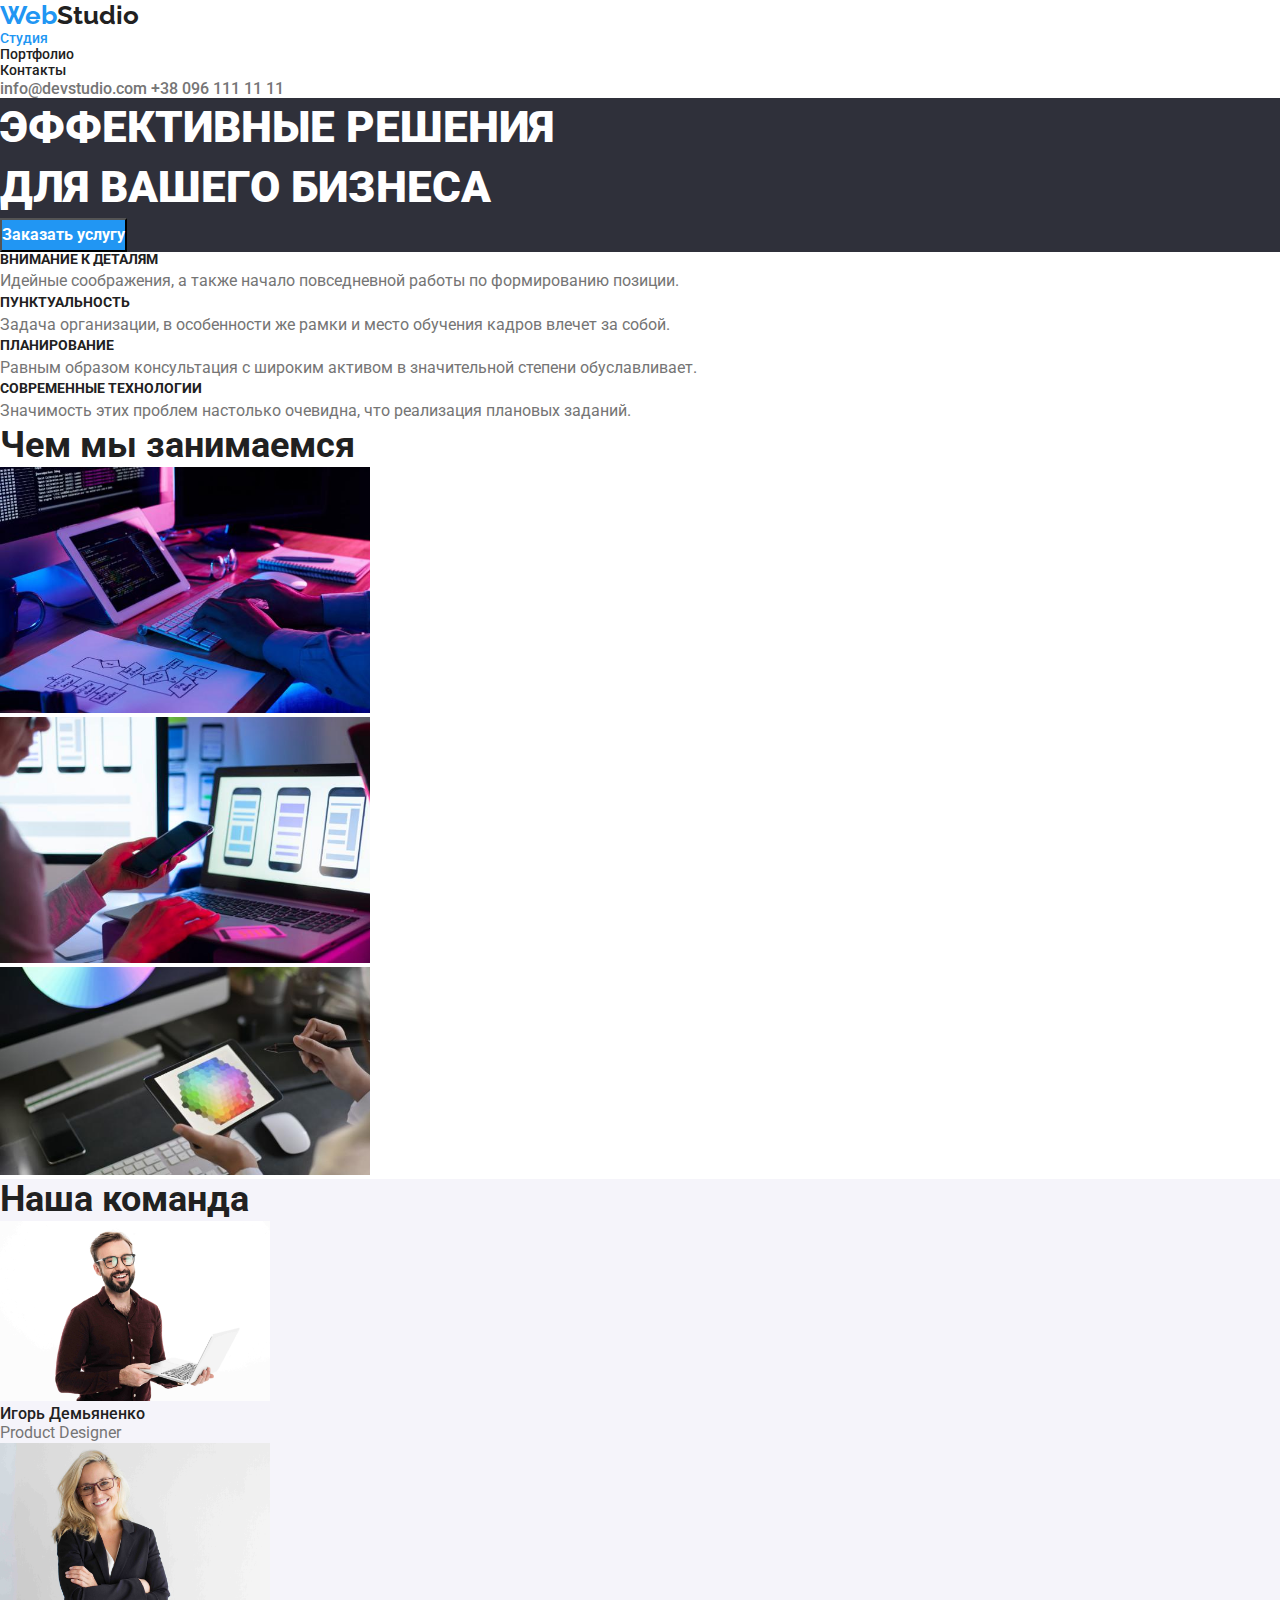
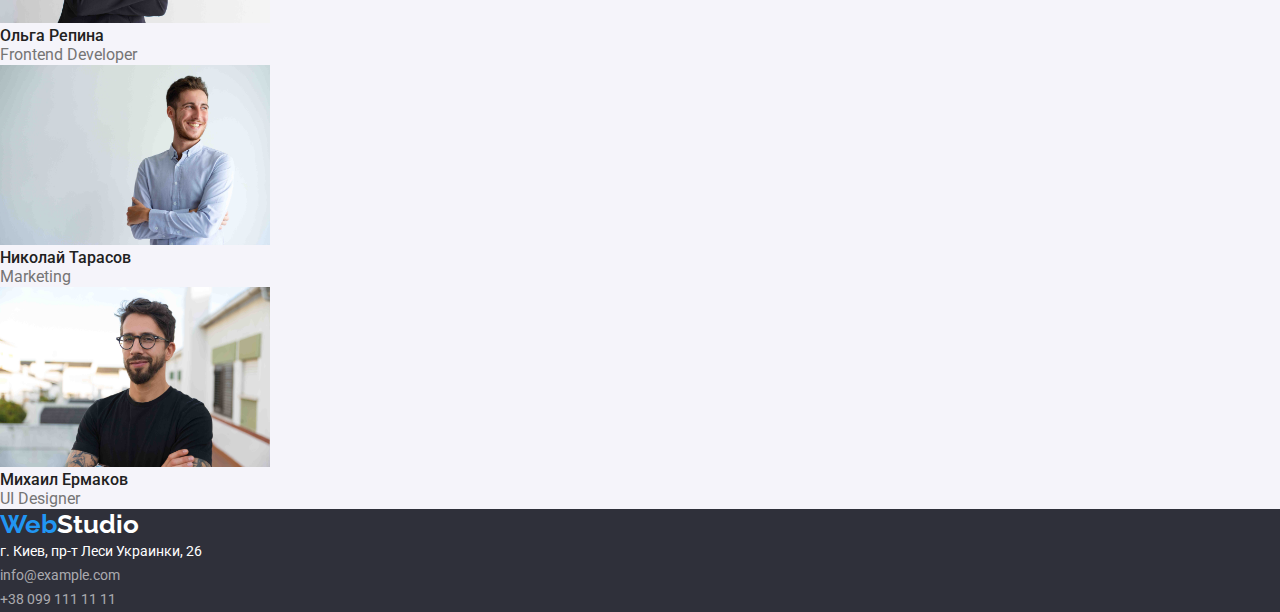
==== index.html @ 4dc4800d "hw3(start)" ====
<!DOCTYPE html>
<html lang="en">

<head>
    <meta charset="UTF-8">
    <meta http-equiv="X-UA-Compatible" content="IE=edge">
    <meta name="viewport" content="width=device-width, initial-scale=1.0">
    <title>Студия</title>
    <link rel="preconnect" href="https://fonts.googleapis.com">
    <link rel="preconnect" href="https://fonts.gstatic.com" crossorigin>
    <link href="https://fonts.googleapis.com/css2?family=Raleway:wght@700&family=Roboto:wght@400;500;700;900&display=swap"
        rel="stylesheet">
    <link rel="stylesheet" href="css/styles.css">
</head>

<body>
    <!-- Навбар -->
    <header class="header">
        <nav class="nav">
            <a href="index.html" class="logo">Web<span>Studio</span></a>
            <ul class="list">
                <li><a href="index.html" class="active list-title">Студия</a></li>
                <li><a href="portfolio.html" class="list-title">Портфолио</a></li>
                <li><a href="" class="list-title">Контакты</a></li>
            </ul>
        </nav>
        <a href="mailto:info@devstudio.com" class="info">info@devstudio.com</a>
        <a href="tel:+380991111111" class="info">+38 096 111 11 11</a>
    </header>
    <!-- Основной контент -->
    <main>
        <!-- Шапка -->
        <section class="hero">
            <h1 class="hero-title">Эффективные решения<br> для вашего бизнеса</h1>
            <button type="button" class="hero-button">Заказать услугу</button>
        </section>
        <!-- Особенности -->
        <section class="peculiarities">
            <ul class="list">
                <li>
                    <h3 class="peculiarities-title">Внимание к деталям</h3>
                    <p class="peculiarities-text">Идейные соображения, а также начало повседневной работы по формированию позиции.</p>
                </li>
                <li>
                    <h3 class="peculiarities-title">Пунктуальность</h3>
                    <p class="peculiarities-text">Задача организации, в особенности же рамки и место обучения кадров влечет за собой.</p>
                </li>
                <li>
                    <h3 class="peculiarities-title">Планирование</h3>
                    <p class="peculiarities-text">Равным образом консультация с широким активом в значительной степени обуславливает.</p>
                </li>
                <li>
                    <h3 class="peculiarities-title">Современные технологии</h3>
                    <p class="peculiarities-text">Значимость этих проблем настолько очевидна, что реализация плановых заданий.</p>
                </li>
            </ul>
        </section>
        <!-- Чем мы занимаемся -->
        <section class="doing">
            <h2 class="doing-title">Чем мы занимаемся</h2>
            <ul class="list">
                <li><img src="./images/keyboard.jpg" alt="keyboard" width="370"></li>
                <li><img src="./images/notebook.jpg" alt="notebook" width="370"></li>
                <li><img src="./images/tablet.jpg" alt="tablet" width="370"></li>
            </ul>
        </section>
        <!-- Наша команда -->
        <section class="our-team">
            <h2 class="our-team-title">Наша команда</h2>
            <ul class="list">
                <li>
                    <img src="./images/personal1.jpg" alt="product_designer" width="270">
                    <h3 class="list-title">Игорь Демьяненко</h3>
                    <p class="list-text">Product Designer</p>
                </li>
                <li>
                    <img src="./images/personal2.jpg" alt="frontend_developer" width="270">
                    <h3 class="list-title">Ольга Репина</h3>
                    <p class="list-text">Frontend Developer</p>
                </li>
                <li>
                    <img src="./images/personal3.jpg" alt="marketing" width="270">
                    <h3 class="list-title">Николай Тарасов</h3>
                    <p class="list-text">Marketing</p>
                </li>
                <li>
                    <img src="./images/personal4.jpg" alt="ui_designer" width="270">
                    <h3 class="list-title">Михаил Ермаков</h3>
                    <p class="list-text">UI Designer</p>
                </li>
            </ul>
        </section>
    </main>
    <!-- Подвал -->
    <footer class="footer">
        <a href="index.html" class="logo">Web<span>Studio</span></a>
        <address>
            <ul class="list">
                <li>
                    <p class="list-text">г. Киев, пр-т Леси Украинки, 26</p>
                </li>
                <li>
                    <a href="mailto:info@example.com" class="info">info@example.com</a>
                </li>
                <li>
                    <a href="tel:+380991111111" class="info">+38 099 111 11 11</a>
                </li>
            </ul>
        </address>
    </footer>
</body>

</html>
---- css/styles.css ----
* {
    margin: 0;
    padding: 0;
}

body {
    font-family: Roboto, sans-serif;
    color: var(--primary-text-color);
    font-weight: 400;
}

a {
    text-decoration: none;
}

button {
    cursor: pointer;
    font-family: inherit;
}

.list {
    list-style: none;
}

:root {
    /* цве основного текста */
    --primary-text-color: #757575;

    /* цвет заголовков */
    --title-text-color: #212121;

    /* цвет фона подвала */
    --foot-color: #2F303A;

    /*Цвет фона основного контента  */
    --bg-main-color: #E5E5E5;

    /* Цвет фона навбара */
    --bg-nav-color:#FFFFFF;

    /*  цвет акцент #296F3
    */
    --accent-color:#2196F3;

    /* цвет почты и телефона rgba(255, 255, 255, 0.6) */
    --contact-color:rgba(255, 255, 255, 0.6);

    /* цвет команды и фильтр кнопок #F5F4FA */
    --filter-color:#F5F4FA;
}

/* Навбар */
/* logo */
.logo {
    font-family: 'Raleway';
    font-weight: bold;
    font-size: 26px;
    line-height: 1.192;
}

.header .logo {
    color: var(--accent-color);
}

.header .logo span {
    color: var(--title-text-color);
}

.nav {
    background-color: var(--bg-nav-color);
}

.list-title {
    color: var(--title-text-color);
}

.list a:hover, .list a:focus, .list .active {
    color: var(--accent-color);
}

.header > .info {
    color: var(--primary-text-color);
    font-weight: 500;
    line-height: 0.875;
}

.header .list {
    font-weight: 500;
    font-size: 14px;
    line-height: 1.14;
}

.header > a:hover, .header > a:focus {
    color: var(--accent-color);
}

/* main */
/* hero */
.hero {
    background-color: var(--foot-color);
    color: var(--bg-nav-color);
}

.hero .hero-button {
    background-color: var(--accent-color);
    color: var(--bg-nav-color);
    font-weight: bold;
    font-size: 16px;
    line-height: 1.875;
}

.hero-title {
    font-weight: 900;
    text-transform: uppercase;
    font-size: 44px;
    line-height: 1.36;
}

/* Особенности */
.peculiarities-title {
    color: var(--title-text-color);
    text-transform: uppercase;
    font-weight: bold;
    font-size: 14px;
    line-height: 1.14;
}

.peculiarities-text {
    line-height: 1.71;
}

/* Чем мы занимаемся */
.doing-title {
    color: var(--title-text-color);
    font-weight: bold;
    font-size: 36px;
    line-height: 1.16;
}

/* Наша команда */
.our-team {
    background-color: var(--filter-color);
}

.our-team-title {
    font-weight: bold;
    color: var(--title-text-color);
    font-size: 36px;
    line-height: 1.16;
}

.our-team .list-title {
    font-weight: 500;
    color: var(--title-text-color);
    font-size: 16px;
    line-height: 1.18;
}

.our-team .list-text {
    font-size: 16px;
    line-height: 1.18;
}

/* Подвал */
.footer {
    background-color: var(--foot-color);
}

.footer .logo {
    color: var(--accent-color);
}

.footer .logo span {
    color: var(--bg-nav-color);
}

.footer .list {
    font-style: normal;
}

.footer .list-text {
    color: var(--bg-nav-color);
    font-size: 14px;
    line-height: 1.71;
}

.footer .info {
    color: var(--contact-color);
    font-size: 14px;
    line-height: 1.71;
}

.footer .list a:hover, .footer .list a:focus {
    color: var(--accent-color);
}

/* Портфолио */

.filters .button {
    background-color: var(--filter-color);
    font-weight: bold;
    font-size: 16px;
    line-height: 1.625;
}

.filters button:hover, .filters button:focus {
    color: var(--bg-nav-color);
    background-color: var(--accent-color);
}

/* ПроектЫ */
.projects .section-title {
    color: var(--title-text-color);
    font-weight: 700;
    font-size: 18px;
    line-height: 2;
}

.project-text {
    font-weight: 400;
    font-size: 16px;
    line-height: 1.87;
}
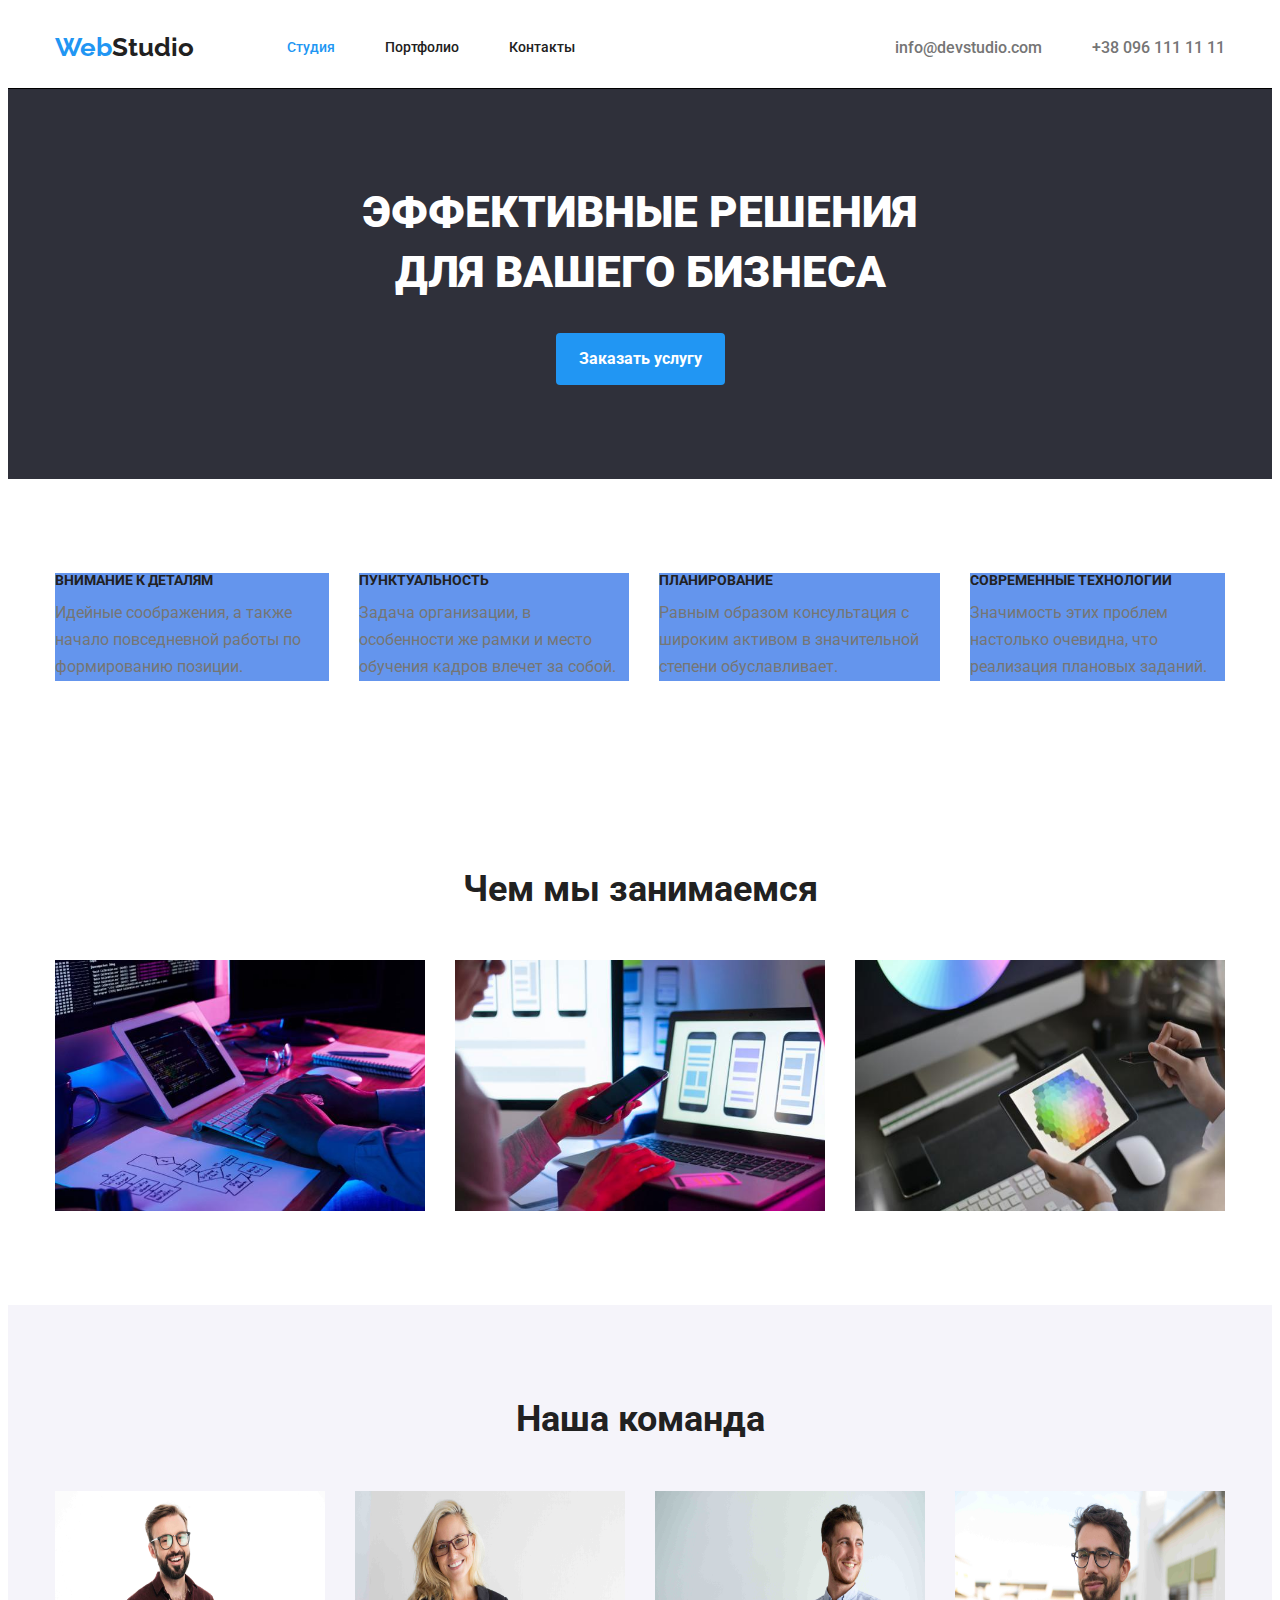
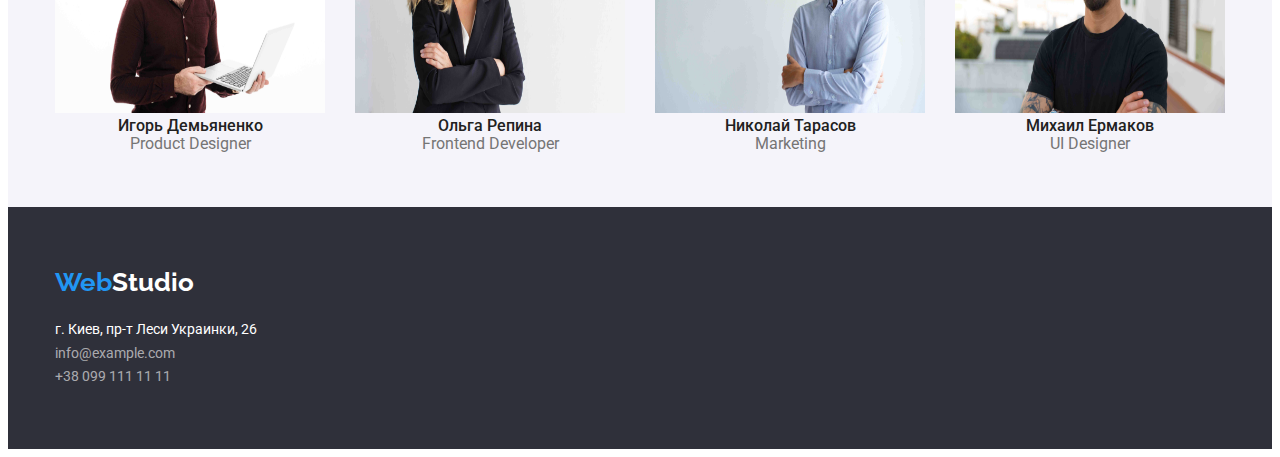
==== commit aea5a721: "com1" ====
--- a/index.html
+++ b/index.html
@@ -10,103 +10,119 @@
     <link rel="preconnect" href="https://fonts.gstatic.com" crossorigin>
     <link href="https://fonts.googleapis.com/css2?family=Raleway:wght@700&family=Roboto:wght@400;500;700;900&display=swap"
         rel="stylesheet">
+    <link rel="stylesheet" href="https://minhaskamal.github.io/DownGit/#/home?url=https://github.com/sindresorhus/modern-normalize/blob/main/modern-normalize.css">
     <link rel="stylesheet" href="css/styles.css">
 </head>
 
 <body>
     <!-- Навбар -->
     <header class="header">
-        <nav class="nav">
-            <a href="index.html" class="logo">Web<span>Studio</span></a>
-            <ul class="list">
-                <li><a href="index.html" class="active list-title">Студия</a></li>
-                <li><a href="portfolio.html" class="list-title">Портфолио</a></li>
-                <li><a href="" class="list-title">Контакты</a></li>
-            </ul>
-        </nav>
-        <a href="mailto:info@devstudio.com" class="info">info@devstudio.com</a>
-        <a href="tel:+380991111111" class="info">+38 096 111 11 11</a>
+        <div class="container">
+            <nav class="nav">
+                <a href="index.html" class="logo">Web<span>Studio</span></a>
+                <ul class="nav-list list">
+                    <li class="item"><a href="index.html" class="active list-title">Студия</a></li>
+                    <li class="item"><a href="portfolio.html" class="list-title">Портфолио</a></li>
+                    <li class="item"><a href="" class="list-title">Контакты</a></li>
+                </ul>
+            </nav>
+            <div class="header-contact">
+                <a href="mailto:info@devstudio.com" class="info item">info@devstudio.com</a>
+                <a href="tel:+380991111111" class="info item">+38 096 111 11 11</a>
+            </div>
+        </div> 
     </header>
     <!-- Основной контент -->
     <main>
         <!-- Шапка -->
-        <section class="hero">
-            <h1 class="hero-title">Эффективные решения<br> для вашего бизнеса</h1>
-            <button type="button" class="hero-button">Заказать услугу</button>
+        <section class="hero section">
+            <div class="container">
+                <h1 class="hero-title">Эффективные решения<br> для вашего бизнеса</h1>
+                <button type="button" class="hero-button">Заказать услугу</button>
+            </div>
         </section>
         <!-- Особенности -->
-        <section class="peculiarities">
-            <ul class="list">
-                <li>
-                    <h3 class="peculiarities-title">Внимание к деталям</h3>
-                    <p class="peculiarities-text">Идейные соображения, а также начало повседневной работы по формированию позиции.</p>
-                </li>
-                <li>
-                    <h3 class="peculiarities-title">Пунктуальность</h3>
-                    <p class="peculiarities-text">Задача организации, в особенности же рамки и место обучения кадров влечет за собой.</p>
-                </li>
-                <li>
-                    <h3 class="peculiarities-title">Планирование</h3>
-                    <p class="peculiarities-text">Равным образом консультация с широким активом в значительной степени обуславливает.</p>
-                </li>
-                <li>
-                    <h3 class="peculiarities-title">Современные технологии</h3>
-                    <p class="peculiarities-text">Значимость этих проблем настолько очевидна, что реализация плановых заданий.</p>
-                </li>
-            </ul>
+        <section class="quality section">
+            <div class="container">
+                <ul class="list quality-list">
+                    <li class="flex-element">
+                        <h3 class="quality-title">Внимание к деталям</h3>
+                        <p class="quality-text">Идейные соображения, а также начало повседневной работы по формированию позиции.</p>
+                    </li>
+                    <li class="flex-element">
+                        <h3 class="quality-title">Пунктуальность</h3>
+                        <p class="quality-text">Задача организации, в особенности же рамки и место обучения кадров влечет за собой.</p>
+                    </li>
+                    <li class="flex-element">
+                        <h3 class="quality-title">Планирование</h3>
+                        <p class="quality-text">Равным образом консультация с широким активом в значительной степени обуславливает.</p>
+                    </li>
+                    <li class="flex-element">
+                        <h3 class="quality-title">Современные технологии</h3>
+                        <p class="quality-text">Значимость этих проблем настолько очевидна, что реализация плановых заданий.</p>
+                    </li>
+                </ul>
+            </div>
         </section>
         <!-- Чем мы занимаемся -->
-        <section class="doing">
-            <h2 class="doing-title">Чем мы занимаемся</h2>
-            <ul class="list">
-                <li><img src="./images/keyboard.jpg" alt="keyboard" width="370"></li>
-                <li><img src="./images/notebook.jpg" alt="notebook" width="370"></li>
-                <li><img src="./images/tablet.jpg" alt="tablet" width="370"></li>
-            </ul>
+        <section class="doing section">
+            <div  class="container">
+                <h2 class="doing-title">Чем мы занимаемся</h2>
+                <ul class="doing-list list">
+                    <li class="flex-element"><img src="./images/keyboard.jpg" alt="keyboard" width="370"></li>
+                    <li class="flex-element"><img src="./images/notebook.jpg" alt="notebook" width="370"></li>
+                    <li class="flex-element"><img src="./images/tablet.jpg" alt="tablet" width="370"></li>
+                </ul>
+            </div>
         </section>
         <!-- Наша команда -->
-        <section class="our-team">
-            <h2 class="our-team-title">Наша команда</h2>
-            <ul class="list">
-                <li>
-                    <img src="./images/personal1.jpg" alt="product_designer" width="270">
-                    <h3 class="list-title">Игорь Демьяненко</h3>
-                    <p class="list-text">Product Designer</p>
-                </li>
-                <li>
-                    <img src="./images/personal2.jpg" alt="frontend_developer" width="270">
-                    <h3 class="list-title">Ольга Репина</h3>
-                    <p class="list-text">Frontend Developer</p>
-                </li>
-                <li>
-                    <img src="./images/personal3.jpg" alt="marketing" width="270">
-                    <h3 class="list-title">Николай Тарасов</h3>
-                    <p class="list-text">Marketing</p>
-                </li>
-                <li>
-                    <img src="./images/personal4.jpg" alt="ui_designer" width="270">
-                    <h3 class="list-title">Михаил Ермаков</h3>
-                    <p class="list-text">UI Designer</p>
-                </li>
-            </ul>
+        <section class="our-team section">
+            <div class="container">
+                <h2 class="our-team-title">Наша команда</h2>
+                <ul class="list">
+                    <li  class="flex-element">
+                        <img src="./images/personal1.jpg" alt="product_designer" width="270">
+                        <h3 class="list-title">Игорь Демьяненко</h3>
+                        <p class="list-text">Product Designer</p>
+                    </li>
+                    <li  class="flex-element">
+                        <img src="./images/personal2.jpg" alt="frontend_developer" width="270">
+                        <h3 class="list-title">Ольга Репина</h3>
+                        <p class="list-text">Frontend Developer</p>
+                    </li>
+                    <li  class="flex-element">
+                        <img src="./images/personal3.jpg" alt="marketing" width="270">
+                        <h3 class="list-title">Николай Тарасов</h3>
+                        <p class="list-text">Marketing</p>
+                    </li>
+                    <li  class="flex-element">
+                        <img src="./images/personal4.jpg" alt="ui_designer" width="270">
+                        <h3 class="list-title">Михаил Ермаков</h3>
+                        <p class="list-text">UI Designer</p>
+                    </li>
+                </ul>
+            </div>
         </section>
     </main>
     <!-- Подвал -->
     <footer class="footer">
-        <a href="index.html" class="logo">Web<span>Studio</span></a>
-        <address>
-            <ul class="list">
-                <li>
-                    <p class="list-text">г. Киев, пр-т Леси Украинки, 26</p>
-                </li>
-                <li>
-                    <a href="mailto:info@example.com" class="info">info@example.com</a>
-                </li>
-                <li>
-                    <a href="tel:+380991111111" class="info">+38 099 111 11 11</a>
-                </li>
-            </ul>
-        </address>
+        <div class="container">
+            <a href="index.html" class="logo">Web<span>Studio</span></a>
+            <address>
+                <ul class="list">
+                    <li>
+                        <p class="list-text">г. Киев, пр-т Леси Украинки, 26</p>
+                    </li>
+                    <li>
+                        <a href="mailto:info@example.com" class="info">info@example.com</a>
+                    </li>
+                    <li>
+                        <a href="tel:+380991111111" class="info">+38 099 111 11 11</a>
+                    </li>
+                </ul>
+            </address> 
+        </div>
+        
     </footer>
 </body>
 
--- a/css/styles.css
+++ b/css/styles.css
@@ -1,4 +1,12 @@
-* {
+html {
+    box-sizing: border-box;
+}
+
+*, *::before, *::after {
+    box-sizing: inherit;
+}
+
+h1, h2, h3, p, ul {
     margin: 0;
     padding: 0;
 }
@@ -18,6 +26,10 @@
     font-family: inherit;
 }
 
+img {
+    height: 100%;
+}
+
 .list {
     list-style: none;
 }
@@ -47,11 +59,33 @@
 
     /* цвет команды и фильтр кнопок #F5F4FA */
     --filter-color:#F5F4FA;
-}
-
-/* Навбар */
-/* logo */
+    /* цвет бордера */
+    --border-color: #EEEEEE;
+}
+
+.container {
+    width: 1200px;
+    margin: 0 auto;
+    padding: 0 15px;
+}
+
+.section {
+    padding-bottom: 94px;
+    padding-top: 94px;
+}
+
+/* nav */
+.header {
+    border-bottom: 1px solid #000000;
+}
+
+.header .container {
+    display: flex;
+    align-items: center;
+}
+
 .logo {
+    margin-right: 93px;
     font-family: 'Raleway';
     font-weight: bold;
     font-size: 26px;
@@ -67,10 +101,22 @@
 }
 
 .nav {
+    display: flex;
+    align-items: center;
     background-color: var(--bg-nav-color);
 }
 
-.list-title {
+.nav-list {
+    display: flex;
+}
+
+.nav-list .item:not(:last-child) {
+    margin-right: 50px;
+}
+
+.nav-list .list-title {
+    display: block;
+    padding: 32px 0;
     color: var(--title-text-color);
 }
 
@@ -78,7 +124,8 @@
     color: var(--accent-color);
 }
 
-.header > .info {
+.header .info {
+    padding: 32px 0;
     color: var(--primary-text-color);
     font-weight: 500;
     line-height: 0.875;
@@ -90,23 +137,42 @@
     line-height: 1.14;
 }
 
-.header > a:hover, .header > a:focus {
-    color: var(--accent-color);
-}
-
-/* main */
-/* hero */
+.header a:hover, .header a:focus {
+    color: var(--accent-color);
+}
+
+/* header contact */
+.header-contact {
+    display: flex;
+    margin-left: auto;
+}
+
+.header-contact .item:not(:last-child) {
+    margin-right: 50px;
+}
+
+/* HERO */
 .hero {
     background-color: var(--foot-color);
     color: var(--bg-nav-color);
 }
 
+.hero .container {
+    text-align: center;
+}
+
 .hero .hero-button {
     background-color: var(--accent-color);
     color: var(--bg-nav-color);
     font-weight: bold;
     font-size: 16px;
     line-height: 1.875;
+    border-radius: 4px;
+    padding: 10px 22px;
+    min-width: 130px;
+    text-align: center;
+    box-shadow: rgba(0, 0, 0, 0.15);
+    border: 1px solid transparent;
 }
 
 .hero-title {
@@ -114,10 +180,26 @@
     text-transform: uppercase;
     font-size: 44px;
     line-height: 1.36;
+    margin-bottom: 30px;
 }
 
 /* Особенности */
-.peculiarities-title {
+
+.quality-list {
+    display: flex;
+}
+
+.quality-list .flex-element {
+    width: calc((100%-90px)/4);
+    background-color: cornflowerblue;
+}
+
+.quality-list .flex-element:not(:last-child) {
+    margin-right: 30px;
+}
+
+.quality-title {
+    margin-bottom: 10px;
     color: var(--title-text-color);
     text-transform: uppercase;
     font-weight: bold;
@@ -125,16 +207,33 @@
     line-height: 1.14;
 }
 
-.peculiarities-text {
+.quality-text {
     line-height: 1.71;
 }
 
 /* Чем мы занимаемся */
+.doing .container {
+    text-align: center;
+}
+
 .doing-title {
     color: var(--title-text-color);
     font-weight: bold;
     font-size: 36px;
     line-height: 1.16;
+    margin-bottom: 50px;
+}
+
+.doing-list {
+    display: flex;
+}
+
+.doing-list .flex-element {
+    width: calc((100%-60px)/3);
+}
+
+.doing-list .flex-element:not(:last-child) {
+    margin-right: 30px;
 }
 
 /* Наша команда */
@@ -142,11 +241,28 @@
     background-color: var(--filter-color);
 }
 
+.our-team .container {
+    text-align: center;
+}
+
+.our-team .list {
+    display: flex;
+}
+
+.our-team .flex-element {
+    width: calc((100%-90px)/4);
+}
+
+.our-team .flex-element:not(:last-child) {
+    margin-right: 30px;
+}
+
 .our-team-title {
     font-weight: bold;
     color: var(--title-text-color);
     font-size: 36px;
     line-height: 1.16;
+    margin-bottom: 50px;
 }
 
 .our-team .list-title {
@@ -166,8 +282,14 @@
     background-color: var(--foot-color);
 }
 
+.footer .container {
+    padding: 60px 15px;
+}
+
 .footer .logo {
     color: var(--accent-color);
+    display: block;
+    margin-bottom: 20px;
 }
 
 .footer .logo span {
@@ -195,29 +317,68 @@
 }
 
 /* Портфолио */
+.main .section .container {
+    padding-right: 15px;
+    padding-left: 15px;
+}
+
+.filters .list {
+    display: flex;
+    justify-content: center;
+    margin-bottom: 50px;
+}
 
 .filters .button {
     background-color: var(--filter-color);
     font-weight: bold;
     font-size: 16px;
     line-height: 1.625;
+    margin: 22px 6px;
+    align-items: center;
+}
+
+.filters .flex-element:not(:last-child) {
+    margin-right: 30px;
 }
 
 .filters button:hover, .filters button:focus {
     color: var(--bg-nav-color);
     background-color: var(--accent-color);
+    border: 2px solid transparent;
 }
 
 /* ПроектЫ */
+
+.projects .list {
+    display: flex;
+    flex-wrap: wrap;
+    margin: -15px;
+    
+}
+.projects .flex-element{
+    width: 370px;
+    margin: 15px;
+    border-bottom: 1px solid var(--border-color);
+}
 .projects .section-title {
     color: var(--title-text-color);
     font-weight: 700;
     font-size: 18px;
     line-height: 2;
+    margin-top: 20px;
+    margin-bottom: 5px;
+    margin-left: 24px;
 }
 
 .project-text {
     font-weight: 400;
     font-size: 16px;
     line-height: 1.87;
-}
+    margin-bottom: 20px;
+    margin-left: 24px;
+}
+
+.projects img {
+    height: 294px;
+}
+
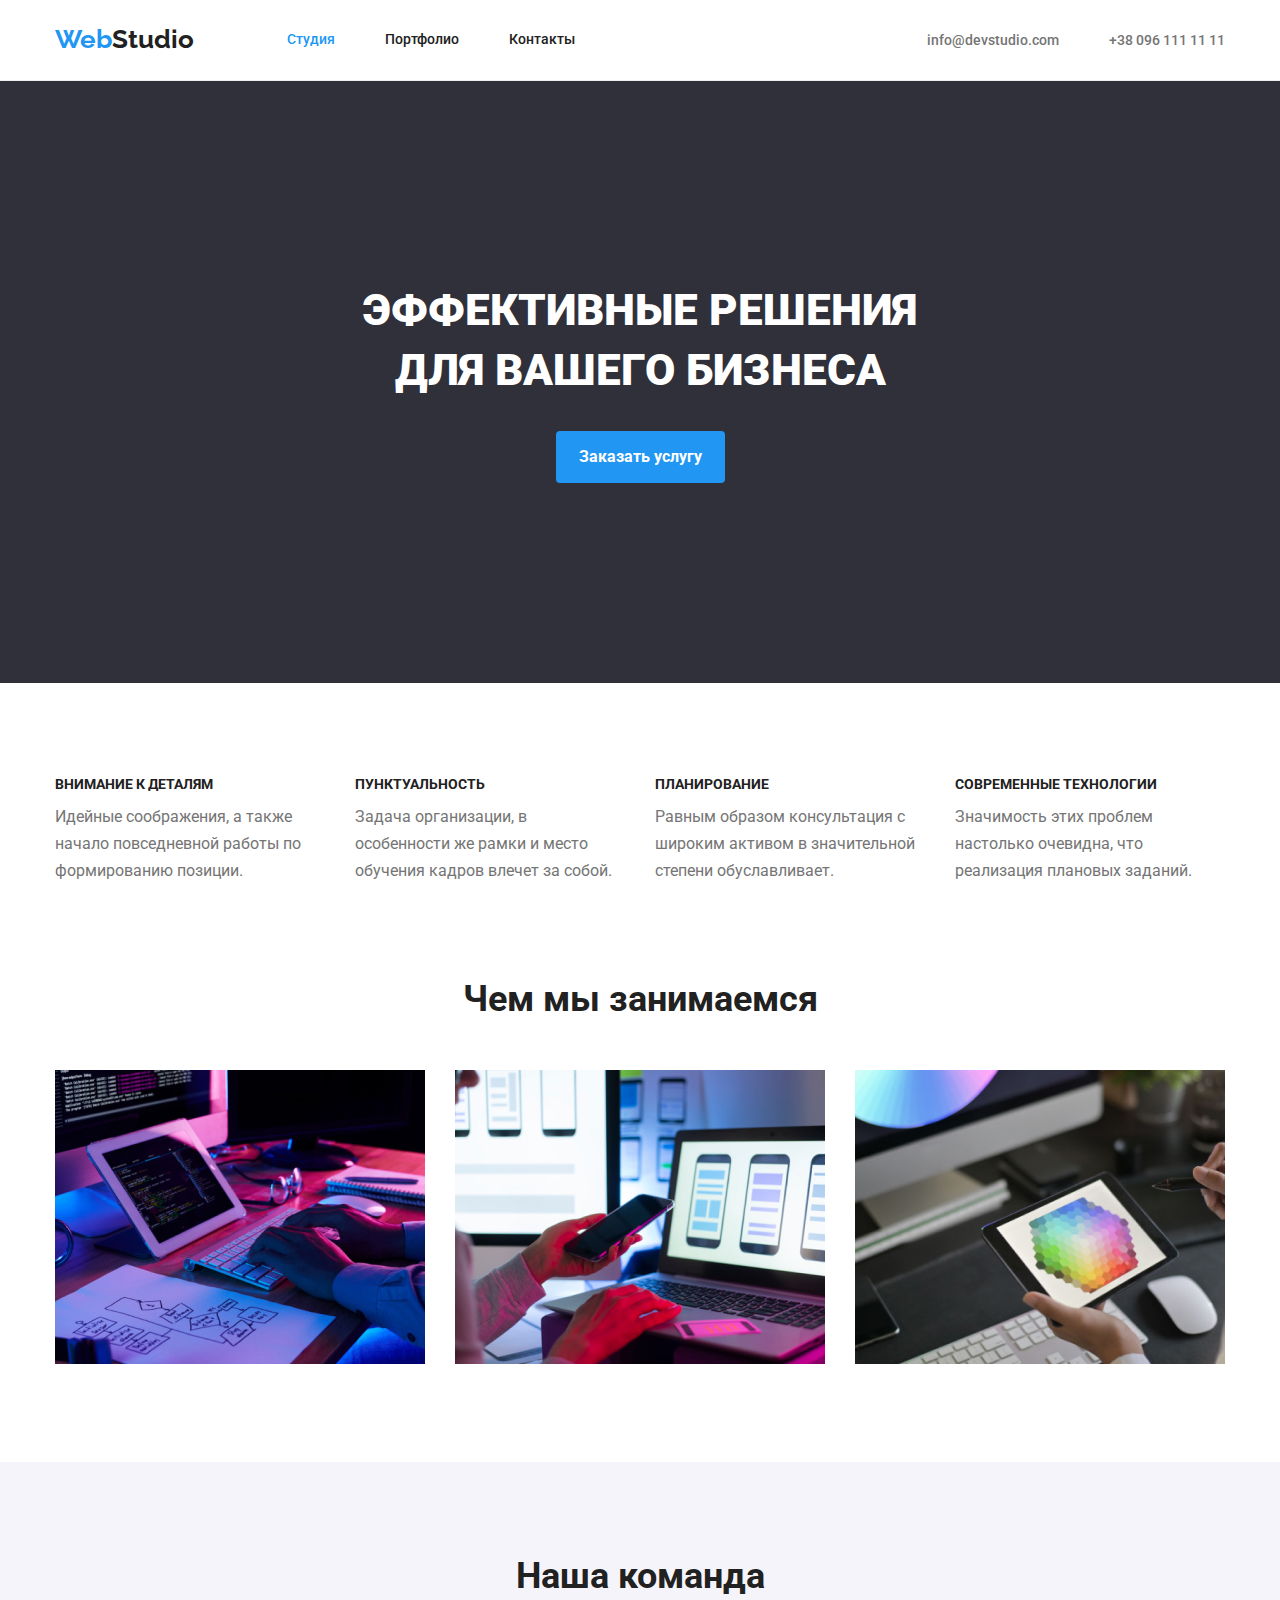
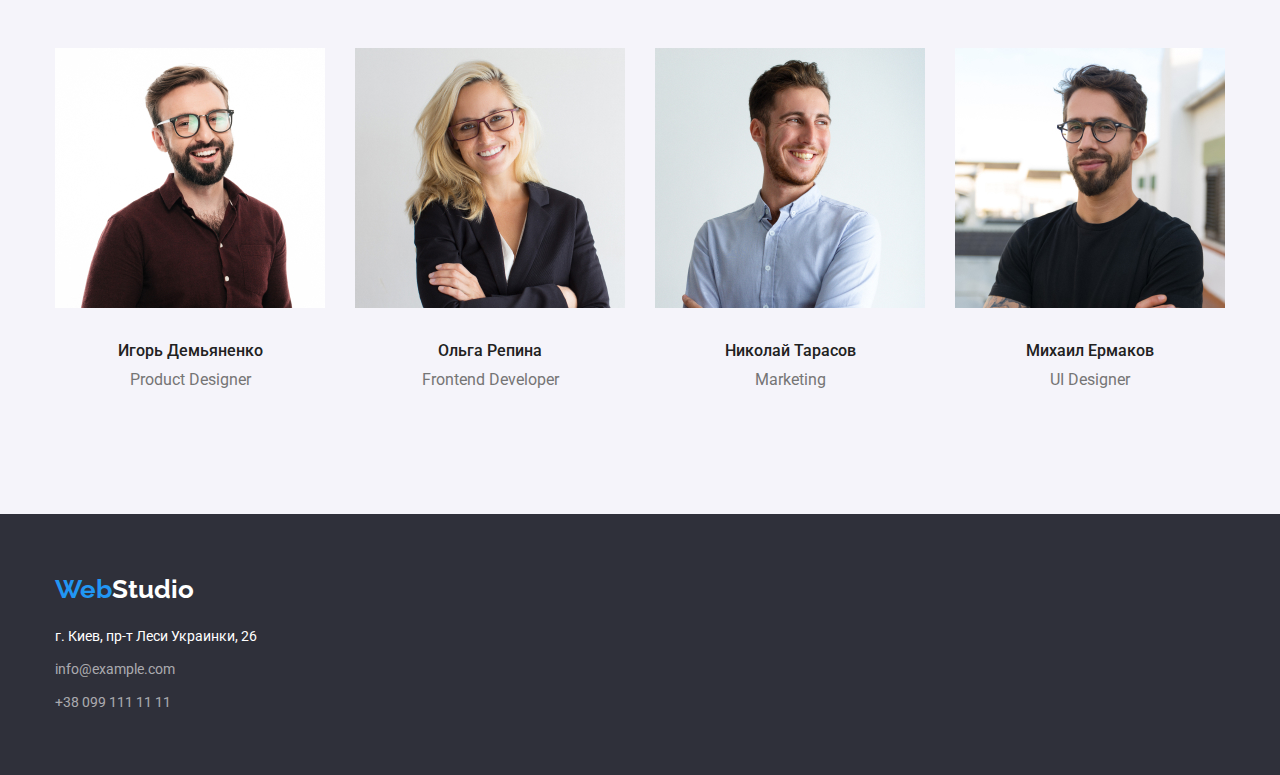
==== commit 6e390993: "version2" ====
--- a/index.html
+++ b/index.html
@@ -35,7 +35,7 @@
     <!-- Основной контент -->
     <main>
         <!-- Шапка -->
-        <section class="hero section">
+        <section class="hero">
             <div class="container">
                 <h1 class="hero-title">Эффективные решения<br> для вашего бизнеса</h1>
                 <button type="button" class="hero-button">Заказать услугу</button>
@@ -65,13 +65,13 @@
             </div>
         </section>
         <!-- Чем мы занимаемся -->
-        <section class="doing section">
+        <section class="doing section sec-padding">
             <div  class="container">
                 <h2 class="doing-title">Чем мы занимаемся</h2>
                 <ul class="doing-list list">
                     <li class="flex-element"><img src="./images/keyboard.jpg" alt="keyboard" width="370"></li>
                     <li class="flex-element"><img src="./images/notebook.jpg" alt="notebook" width="370"></li>
-                    <li class="flex-element"><img src="./images/tablet.jpg" alt="tablet" width="370"></li>
+                    <li class="flex-element"><img src="./images/pad.jpg" alt="tablet" width="370"></li>
                 </ul>
             </div>
         </section>
@@ -81,24 +81,32 @@
                 <h2 class="our-team-title">Наша команда</h2>
                 <ul class="list">
                     <li  class="flex-element">
-                        <img src="./images/personal1.jpg" alt="product_designer" width="270">
-                        <h3 class="list-title">Игорь Демьяненко</h3>
-                        <p class="list-text">Product Designer</p>
+                        <img src="./images/pers1.jpg" alt="product_designer" width="270">
+                        <div class="info-personal">
+                            <h3 class="list-title">Игорь Демьяненко</h3>
+                            <p class="list-text">Product Designer</p>
+                        </div>
                     </li>
                     <li  class="flex-element">
-                        <img src="./images/personal2.jpg" alt="frontend_developer" width="270">
-                        <h3 class="list-title">Ольга Репина</h3>
-                        <p class="list-text">Frontend Developer</p>
+                        <img src="./images/pers2.jpg" alt="frontend_developer" width="270">
+                        <div class="info-personal">
+                            <h3 class="list-title">Ольга Репина</h3>
+                            <p class="list-text">Frontend Developer</p>
+                        </div>
                     </li>
                     <li  class="flex-element">
-                        <img src="./images/personal3.jpg" alt="marketing" width="270">
-                        <h3 class="list-title">Николай Тарасов</h3>
-                        <p class="list-text">Marketing</p>
+                        <img src="./images/pers3.jpg" alt="marketing" width="270">
+                        <div class="info-personal">
+                            <h3 class="list-title">Николай Тарасов</h3>
+                            <p class="list-text">Marketing</p>
+                        </div>
                     </li>
                     <li  class="flex-element">
-                        <img src="./images/personal4.jpg" alt="ui_designer" width="270">
-                        <h3 class="list-title">Михаил Ермаков</h3>
-                        <p class="list-text">UI Designer</p>
+                        <img src="./images/pers4.jpg" alt="ui_designer" width="270">
+                        <div class="info-personal">
+                            <h3 class="list-title">Михаил Ермаков</h3>
+                            <p class="list-text">UI Designer</p>
+                        </div>
                     </li>
                 </ul>
             </div>
@@ -110,13 +118,13 @@
             <a href="index.html" class="logo">Web<span>Studio</span></a>
             <address>
                 <ul class="list">
-                    <li>
+                    <li class="footer-item">
                         <p class="list-text">г. Киев, пр-т Леси Украинки, 26</p>
                     </li>
-                    <li>
+                    <li class="footer-item">
                         <a href="mailto:info@example.com" class="info">info@example.com</a>
                     </li>
-                    <li>
+                    <li class="footer-item">
                         <a href="tel:+380991111111" class="info">+38 099 111 11 11</a>
                     </li>
                 </ul>
@@ -125,5 +133,4 @@
         
     </footer>
 </body>
-
-</html>+</html> --- a/css/styles.css
+++ b/css/styles.css
@@ -15,6 +15,7 @@
     font-family: Roboto, sans-serif;
     color: var(--primary-text-color);
     font-weight: 400;
+    margin: 0;
 }
 
 a {
@@ -27,7 +28,8 @@
 }
 
 img {
-    height: 100%;
+    height: auto;
+    max-width: 100%;
 }
 
 .list {
@@ -59,6 +61,7 @@
 
     /* цвет команды и фильтр кнопок #F5F4FA */
     --filter-color:#F5F4FA;
+
     /* цвет бордера */
     --border-color: #EEEEEE;
 }
@@ -74,9 +77,13 @@
     padding-top: 94px;
 }
 
+.sec-padding {
+    padding-top: 0;
+}
+
 /* nav */
 .header {
-    border-bottom: 1px solid #000000;
+    border-bottom: 1px solid #ECECEC;
 }
 
 .header .container {
@@ -143,6 +150,7 @@
 
 /* header contact */
 .header-contact {
+    font-size: 14px;
     display: flex;
     margin-left: auto;
 }
@@ -155,6 +163,8 @@
 .hero {
     background-color: var(--foot-color);
     color: var(--bg-nav-color);
+    padding-top: 200px;
+    padding-bottom: 200px;
 }
 
 .hero .container {
@@ -190,8 +200,7 @@
 }
 
 .quality-list .flex-element {
-    width: calc((100%-90px)/4);
-    background-color: cornflowerblue;
+    width: calc((100% - 90px) / 4);
 }
 
 .quality-list .flex-element:not(:last-child) {
@@ -229,7 +238,7 @@
 }
 
 .doing-list .flex-element {
-    width: calc((100%-60px)/3);
+    width: calc((100% - 60px) / 3);
 }
 
 .doing-list .flex-element:not(:last-child) {
@@ -250,7 +259,7 @@
 }
 
 .our-team .flex-element {
-    width: calc((100%-90px)/4);
+    width: calc((100% - 90px)  4);
 }
 
 .our-team .flex-element:not(:last-child) {
@@ -265,11 +274,17 @@
     margin-bottom: 50px;
 }
 
+.our-team .info-personal {
+    margin-top: 30px;
+    margin-bottom: 30px;
+}
+
 .our-team .list-title {
     font-weight: 500;
     color: var(--title-text-color);
     font-size: 16px;
     line-height: 1.18;
+    padding-bottom: 10px;
 }
 
 .our-team .list-text {
@@ -280,9 +295,6 @@
 /* Подвал */
 .footer {
     background-color: var(--foot-color);
-}
-
-.footer .container {
     padding: 60px 15px;
 }
 
@@ -300,6 +312,10 @@
     font-style: normal;
 }
 
+.footer-item:not(:last-child) {
+    margin-bottom: 9px;
+}
+
 .footer .list-text {
     color: var(--bg-nav-color);
     font-size: 14px;
@@ -322,63 +338,80 @@
     padding-left: 15px;
 }
 
-.filters .list {
+.projects .filters {
     display: flex;
     justify-content: center;
     margin-bottom: 50px;
 }
 
+.filters .flex-element {
+    font-family: Roboto;
+    font-style: normal;
+    font-weight: 500;
+    font-size: 16px;
+    line-height: calc(26 / 16);
+    text-align: center;
+    letter-spacing: 0.03em;
+    color: #212121;
+}
+
 .filters .button {
     background-color: var(--filter-color);
     font-weight: bold;
     font-size: 16px;
     line-height: 1.625;
-    margin: 22px 6px;
     align-items: center;
+    padding: 6px 22px;
 }
 
 .filters .flex-element:not(:last-child) {
-    margin-right: 30px;
+    margin-right: 9px;
+}
+
+.filters button {
+    border: 1px solid transparent;
+    border-radius: 4px;
+    font-weight: bold;
+    font-size: 16px;
+    line-height: 1.625;
+    align-items: center;
 }
 
 .filters button:hover, .filters button:focus {
     color: var(--bg-nav-color);
     background-color: var(--accent-color);
-    border: 2px solid transparent;
+    border: 1px solid transparent;
+    border-radius: 4px;
 }
 
 /* ПроектЫ */
 
-.projects .list {
+.projects .list-project {
     display: flex;
     flex-wrap: wrap;
     margin: -15px;
-    
-}
-.projects .flex-element{
+}
+
+.projects .flex-element-project {
     width: 370px;
     margin: 15px;
-    border-bottom: 1px solid var(--border-color);
-}
+}
+
 .projects .section-title {
     color: var(--title-text-color);
     font-weight: 700;
     font-size: 18px;
     line-height: 2;
-    margin-top: 20px;
-    margin-bottom: 5px;
-    margin-left: 24px;
-}
-
+}
+
+.info-project {
+    padding: 20px 24px;
+    border-right: 1px solid var(--border-color);
+    border-bottom: 1px solid var(--border-color);
+    border-left: 1px solid var(--border-color);
+}
 .project-text {
     font-weight: 400;
     font-size: 16px;
     line-height: 1.87;
-    margin-bottom: 20px;
-    margin-left: 24px;
-}
-
-.projects img {
-    height: 294px;
-}
-
+}
